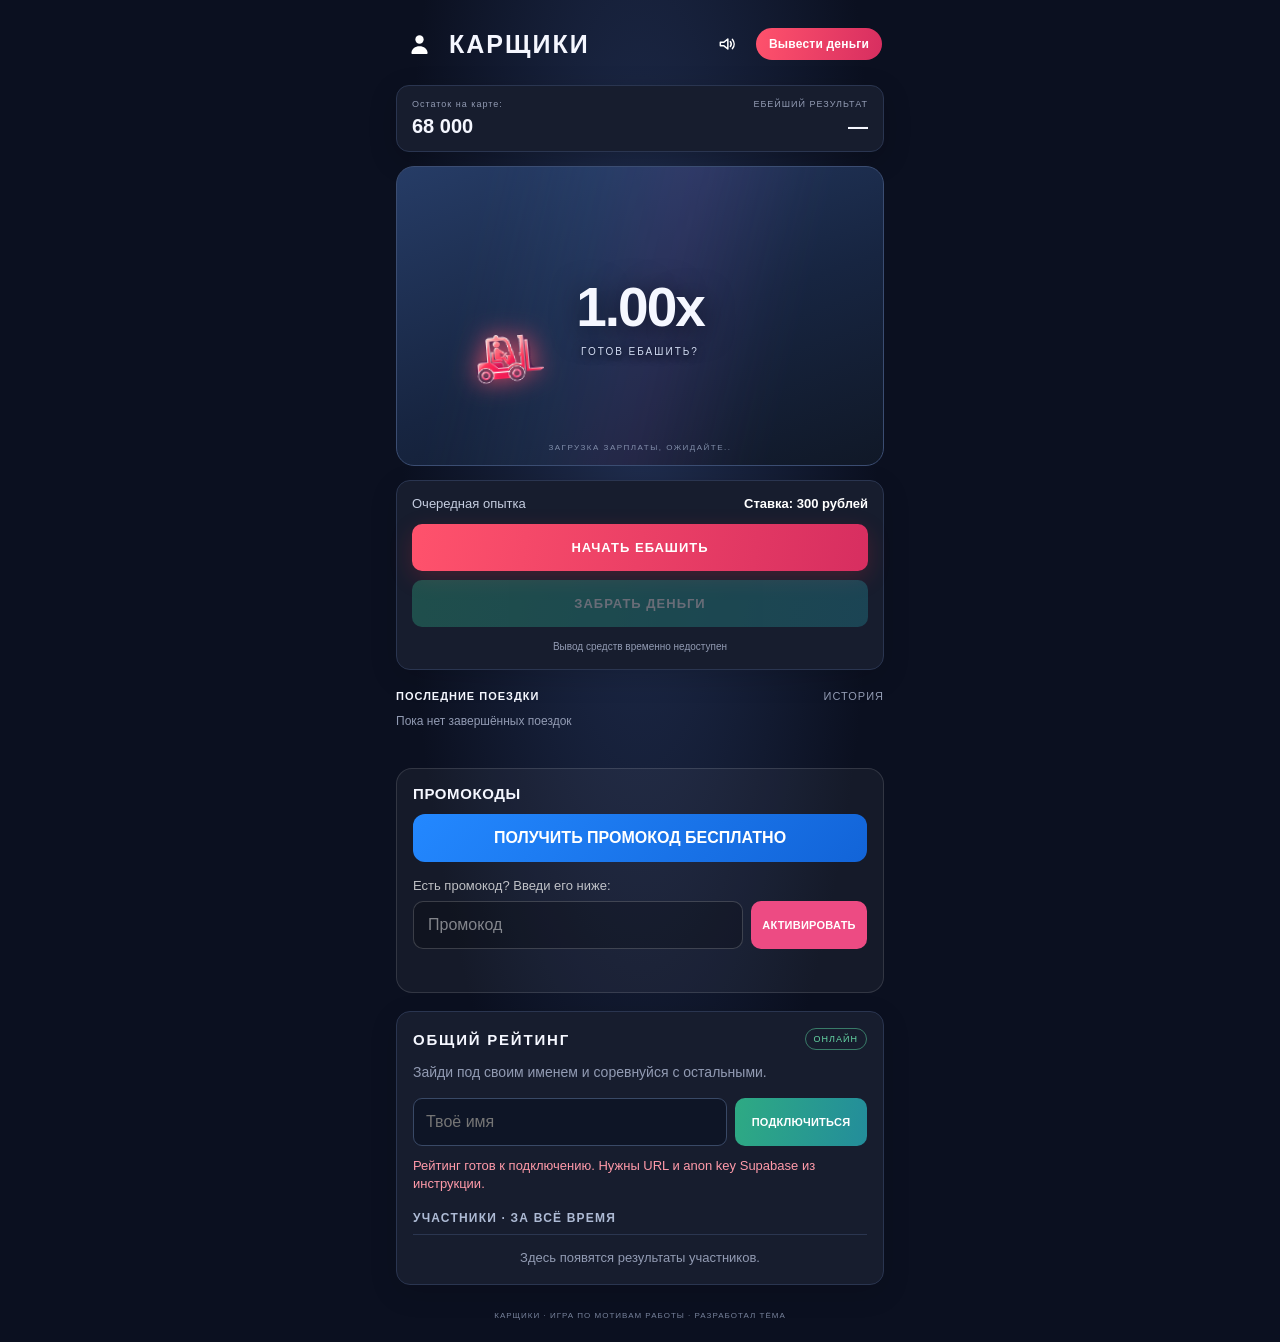
==== static/index.html @ 746b2b65 "Add files via upload" ====
<!doctype html>
<html lang="ru">
<head>
  <meta charset="utf-8">
  <meta name="viewport" content="width=device-width,initial-scale=1,maximum-scale=1,user-scalable=no">
  <meta name="theme-color" content="#101116">
  <title>Карщики</title>
  <link rel="stylesheet" href="style.css?v=20261109-pwa1">
  <link rel="manifest" href="./manifest.webmanifest">
  <link rel="apple-touch-icon" href="./icons/apple-touch-icon.png">
  <meta name="apple-mobile-web-app-capable" content="yes">
  <meta name="apple-mobile-web-app-status-bar-style" content="black-translucent">
  <meta name="apple-mobile-web-app-title" content="Карщики">
  <style>
    .moon { display: none !important; }
    #trail {
      -webkit-mask-image: repeating-linear-gradient(to right, #000 0 8px, transparent 8px 16px);
      mask-image: repeating-linear-gradient(to right, #000 0 8px, transparent 8px 16px);
    }
    .account-panel { margin: 18px 0; padding: 16px; border: 1px solid rgba(255,255,255,.12); border-radius: 16px; background: rgba(255,255,255,.045); }
    .account-panel-title { margin: 0 0 12px; font-size: 15px; font-weight: 800; letter-spacing: .04em; }
    .max-deposit-link { display: flex; align-items: center; justify-content: center; width: 100%; min-height: 48px; box-sizing: border-box; border-radius: 12px; background: linear-gradient(135deg,#2388ff,#1264d8); color: #fff; text-decoration: none; font-weight: 800; }
    .max-withdraw-link { display: inline-flex; align-items: center; justify-content: center; width: auto; min-height: 0; box-sizing: border-box; padding: 7px 10px; margin: 0; border-radius: 12px; text-decoration: none; text-align: center; font-size: 10px; line-height: 1.1; white-space: nowrap; flex-shrink: 0; }
    .brand { display: inline-flex; align-items: center; gap: 8px; }
    .profile-trigger { display: inline-flex; align-items: center; justify-content: center; width: 30px; height: 30px; padding: 0; border: 0; border-radius: 50%; background: transparent; color: #fff; cursor: pointer; flex: 0 0 30px; }
    .profile-trigger svg { display: block; width: 25px; height: 25px; }
    .profile-trigger:focus-visible { outline: 2px solid #fff; outline-offset: 3px; }
    .profile-modal { position: fixed; inset: 0; z-index: 9999; display: none; align-items: center; justify-content: center; padding: 18px; box-sizing: border-box; background: rgba(0,0,0,.76); }
    .profile-modal.is-open { display: flex; }
    .profile-dialog { position: relative; width: min(100%, 420px); max-height: min(90vh, 720px); overflow-y: auto; box-sizing: border-box; padding: 22px 18px 18px; border: 1px solid rgba(255,255,255,.14); border-radius: 18px; background: #171923; color: #fff; box-shadow: 0 18px 60px rgba(0,0,0,.55); }
    .profile-dialog h2 { margin: 0 34px 6px 0; font-size: 19px; font-weight: 900; }
    .profile-description { margin: 0 0 18px; color: rgba(255,255,255,.65); font-size: 12px; line-height: 1.4; }
    .profile-close { position: absolute; top: 12px; right: 12px; width: 32px; height: 32px; border: 0; border-radius: 50%; background: rgba(255,255,255,.1); color: #fff; font-size: 21px; cursor: pointer; }
    .profile-form { display: grid; gap: 11px; }
    .profile-form label { display: grid; gap: 6px; color: rgba(255,255,255,.8); font-size: 12px; font-weight: 700; }
    .profile-avatar-area { display: grid; justify-items: center; gap: 8px; margin: 2px 0 5px; }
    .profile-avatar-preview { display: grid; place-items: center; width: 88px; height: 88px; overflow: hidden; border: 2px solid rgba(255,255,255,.35); border-radius: 50%; background: rgba(255,255,255,.08); color: rgba(255,255,255,.8); }
    .profile-avatar-preview img { display: none; width: 100%; height: 100%; object-fit: cover; }
    .profile-avatar-preview.has-image img { display: block; }
    .profile-avatar-preview.has-image svg { display: none; }
    .profile-avatar-preview svg { width: 38px; height: 38px; }
    .profile-avatar-pick { display: inline-flex; align-items: center; justify-content: center; min-height: 34px; padding: 0 14px; border: 1px solid rgba(255,255,255,.25); border-radius: 999px; background: rgba(255,255,255,.09); color: #fff; font-size: 12px; font-weight: 800; cursor: pointer; }
    .profile-avatar-hint { margin: 0; color: rgba(255,255,255,.5); font-size: 10px; text-align: center; }
    .profile-trigger img { display: none; width: 100%; height: 100%; object-fit: cover; border-radius: 50%; }
    .profile-trigger.has-avatar svg { display: none; }
    .profile-trigger.has-avatar img { display: block; }
    .profile-form input, .profile-form select { width: 100%; min-width: 0; height: 44px; box-sizing: border-box; padding: 0 12px; border: 1px solid rgba(255,255,255,.16); border-radius: 10px; outline: none; background: rgba(0,0,0,.25); color: #fff; font: inherit; font-size: 14px; }
    .profile-form input:focus, .profile-form select:focus { border-color: #ed4b83; }
    .profile-form select option { background: #171923; color: #fff; }
    .profile-save { width: 100%; min-height: 46px; margin-top: 5px; border: 0; border-radius: 12px; background: linear-gradient(135deg,#ed4b83,#c92c69); color: #fff; font-weight: 900; font-size: 13px; cursor: pointer; }
    .profile-saved { min-height: 16px; margin: 0; color: #75e0ad; font-size: 12px; text-align: center; }
    .promo-caption { margin: 16px 0 8px; font-size: 13px; color: rgba(255,255,255,.72); }
    .promo-row { display: flex; flex-wrap: nowrap; gap: 8px; width: 100%; }
    .promo-row input { flex: 1 1 0%; width: 0; min-width: 0; height: 44px; box-sizing: border-box; padding: 0 14px; border: 1px solid rgba(255,255,255,.18); border-radius: 10px; background: rgba(0,0,0,.22); color: #fff; font-size: 16px; font-family: inherit; }
    .promo-row input::placeholder { color: rgba(255,255,255,.48); }
    .promo-row button { flex: 0 0 88px; width: 88px; min-width: 0; box-sizing: border-box; border: 0; border-radius: 10px; padding: 0 5px; background: #ed4b83; color: #fff; font-size: 9px; line-height: 1.2; font-weight: 800; white-space: normal; overflow-wrap: anywhere; word-break: break-word; text-align: center; }
    .promo-message { min-height: 18px; margin: 9px 0 0; font-size: 12px; color: #75e0ad; }
  </style>


  <style>
    .game-header{display:flex!important;align-items:center!important;justify-content:space-between!important;gap:10px!important;width:100%;min-width:0}
    .game-header .brand{display:flex!important;align-items:center!important;gap:9px!important;min-width:0;white-space:nowrap;font-weight:900;letter-spacing:2px;font-size:clamp(17px,5vw,25px)}
    .profile-trigger{width:42px!important;height:42px!important;flex:0 0 42px!important;overflow:hidden!important;border-radius:50%!important;padding:0!important}
    .profile-trigger img{width:100%!important;height:100%!important;object-fit:cover!important}
    .header-actions{display:flex;align-items:center;gap:9px;flex-shrink:0}
    .sound-toggle{display:inline-flex!important;align-items:center;justify-content:center;width:42px!important;height:42px!important;min-width:42px!important;padding:0!important;border:1px solid rgba(255,255,255,.28)!important;border-radius:50%!important;background:rgba(255,255,255,.06)!important;color:#fff!important}
    .sound-toggle svg{width:22px;height:22px;fill:none;stroke:currentColor;stroke-width:1.8;stroke-linecap:round;stroke-linejoin:round}
    .withdraw-button{width:auto!important;min-height:42px;padding:0 13px!important;border-radius:24px!important;background:linear-gradient(100deg,#ff526c,#d72e60)!important;color:#fff!important;font-size:clamp(9px,2.6vw,12px)!important;letter-spacing:.2px!important;white-space:nowrap}
    .withdraw-modal{position:fixed;inset:0;z-index:10000;display:none;align-items:center;justify-content:center;padding:20px;background:rgba(0,0,0,.75)}
    .withdraw-modal.is-open{display:flex}
    .withdraw-dialog{position:relative;width:min(100%,360px);padding:26px 20px 20px;border:1px solid rgba(255,255,255,.15);border-radius:18px;background:#171d2e;color:#f5f7ff;text-align:center;box-shadow:0 18px 60px #0009}
    .withdraw-dialog h2{margin:0 24px 12px;font-size:19px}
    .withdraw-dialog p{margin:0 0 20px;color:#c5cde0;font-size:14px;line-height:1.5}
    .withdraw-close{position:absolute;right:10px;top:8px;width:32px;height:32px;padding:0;background:transparent;color:#fff;font-size:25px}
    .withdraw-ok{background:linear-gradient(100deg,#ff526c,#d72e60);color:#fff}
    @media(max-width:390px){.game-header .brand{letter-spacing:1px}.profile-trigger{width:36px!important;height:36px!important;flex-basis:36px!important}.sound-toggle{width:36px!important;height:36px!important;min-width:36px!important}.withdraw-button{padding:0 9px!important}}
  </style>

  <style>
    .sound-toggle {
      border: 0 !important;
      background: transparent !important;
      border-radius: 0 !important;
      box-shadow: none !important;
      outline: none;
    }
  </style>

  <style>
    /* Общая строка ввода: поле и кнопка остаются на одной линии. */
    .promo-row { display:flex!important; flex-wrap:nowrap!important; align-items:stretch!important; gap:8px!important; }
    .promo-row input { flex:1 1 0!important; width:0!important; min-width:0!important; height:48px!important; font-size:16px!important; }
    .promo-row button { flex:0 0 116px!important; width:116px!important; min-width:116px!important; height:48px!important; padding:0 4px!important; font-size:11px!important; line-height:1!important; letter-spacing:.25px!important; white-space:nowrap!important; overflow-wrap:normal!important; word-break:normal!important; }
    .collective-join-form { display:flex!important; flex-wrap:nowrap!important; align-items:stretch!important; gap:8px!important; width:100%!important; }
    .collective-join-form input { flex:1 1 0!important; width:0!important; min-width:0!important; height:48px!important; box-sizing:border-box!important; padding:0 12px!important; font-size:16px!important; }
    .collective-join-form button { flex:0 0 132px!important; width:132px!important; min-width:132px!important; height:48px!important; box-sizing:border-box!important; padding:0 5px!important; font-size:11px!important; line-height:1!important; letter-spacing:.25px!important; white-space:nowrap!important; }
    @media (max-width:360px) {
      .promo-row button { flex-basis:108px!important; width:108px!important; min-width:108px!important; font-size:10px!important; }
      .collective-join-form button { flex-basis:122px!important; width:122px!important; min-width:122px!important; font-size:10px!important; }
    }
  </style>

</head>
<body>
  <main class="app">
    <header class="game-header"><div class="brand"><button class="profile-trigger" id="profileOpen" type="button" aria-label="Открыть профиль" title="Профиль"><svg viewBox="0 0 24 24" aria-hidden="true" fill="none"><circle cx="12" cy="7.2" r="4" fill="currentColor"/><path d="M4.2 20.2c.35-4.15 3.55-6.6 7.8-6.6s7.45 2.45 7.8 6.6c.04.5-.36.9-.86.9H5.06c-.5 0-.9-.4-.86-.9Z" fill="currentColor"/></svg></button><span>КАРЩИКИ</span></div><div class="header-actions"><button id="soundToggle" class="sound-toggle" type="button" aria-label="Переключить звук" aria-pressed="true"><svg viewBox="0 0 24 24" aria-hidden="true"><path d="M4 10v4h4l5 4V6l-5 4H4Z"/><path d="M16 9a5 5 0 0 1 0 6M18.5 6.5a8.5 8.5 0 0 1 0 11"/></svg></button><button id="withdrawOpen" class="withdraw-button" type="button" aria-haspopup="dialog" aria-controls="withdrawModal" onclick="document.getElementById('withdrawModal').classList.add('is-open');document.getElementById('withdrawModal').setAttribute('aria-hidden','false')">Вывести деньги</button></div></header>    <section class="stats">      <div><small>Остаток на карте:</small><strong id="balance">68 000</strong></div>      <div class="right"><small>ЕБЕЙШИЙ РЕЗУЛЬТАТ</small><strong id="best">—</strong></div>
    </section>
    <section class="stage" id="stage">
      <div class="aurora"></div>
      
      
      <div class="cloud cloud-one"></div><div class="cloud cloud-two"></div>
      <div class="trail" id="trail"></div>
      <div class="plane" id="plane" aria-label="Погрузчик">
        <img alt="Погрузчик" draggable="false" src="[data-uri]" alt="Розовый погрузчик" style="display:block;width:100%;height:100%;object-fit:contain;">
      </div>
      <div class="multiplier" id="multiplier">1.00x</div>
      <div class="status" id="status">ГОТОВ ЕБАШИТЬ?</div>      <div class="stage-label">ЗАГРУЗКА ЗАРПЛАТЫ, ОЖИДАЙТЕ..</div>
    </section>    <section class="controls">      <div class="stake-row"><span>Очередная опытка</span><strong>Ставка: 300 рублей</strong></div>
      <button id="play" class="main-button">НАЧАТЬ ЕБАШИТЬ</button>
      <button id="collect" class="collect-button" disabled>ЗАБРАТЬ ДЕНЬГИ</button>
      <p class="hint" id="hint">Вывод средств временно недоступен</p>
    </section>
    <section class="history">
      <div class="section-title">ПОСЛЕДНИЕ ПОЕЗДКИ<span>ИСТОРИЯ</span></div>
      <div id="historyList" class="history-list"><span class="empty">Пока нет завершённых поездок</span></div>
    </section>
    <section class="account-panel" aria-label="Промокоды и виртуальные очки">
      <h2 class="account-panel-title">ПРОМОКОДЫ</h2>
      <a class="max-deposit-link" href="https://max.ru/u/f9LHodD0cOLneOcaWjEmFgBMwk43kHjgXIXkgV5Iri4Pyzd-kON9N1Y9ptg" target="_blank" rel="noopener noreferrer">ПОЛУЧИТЬ ПРОМОКОД БЕСПЛАТНО</a>
      <p class="promo-caption">Есть промокод? Введи его ниже:</p>
      <div class="promo-row">
        <input id="promoInput" type="text" placeholder="Промокод" autocomplete="off" aria-label="Промокод">
        <button id="promoApply" type="button">АКТИВИРОВАТЬ</button>
      </div>
      <p class="promo-message" id="promoMessage" aria-live="polite"></p>
    </section>
    <section class="collective-panel" id="collectivePanel" aria-label="Общий рейтинг">
      <div class="collective-heading"><h2>ОБЩИЙ РЕЙТИНГ</h2><span>ОНЛАЙН</span></div>
      <p class="collective-caption">Зайди под своим именем и соревнуйся с остальными.</p>
      <form id="collectiveJoinForm" class="collective-join-form">
        <input id="collectiveName" type="text" maxlength="24" placeholder="Твоё имя" autocomplete="nickname" aria-label="Имя для общего рейтинга" required>
        <button id="collectiveJoinButton" type="submit">ПОДКЛЮЧИТЬСЯ</button>
      </form>
      <p id="collectiveStatus" class="collective-status" aria-live="polite">Подключение к общему рейтингу…</p>
      <div class="collective-ranking-head"><b>УЧАСТНИКИ · ЗА ВСЁ ВРЕМЯ</b></div>
      <div id="collectiveRanking" class="collective-ranking"><p class="collective-empty">Здесь появятся результаты участников.</p></div>
    </section>
    <footer>КАРЩИКИ · ИГРА ПО МОТИВАМ РАБОТЫ · РАЗРАБОТАЛ ТЁМА</footer>
  </main>

  <div class="withdraw-modal" id="withdrawModal" aria-hidden="true"><section class="withdraw-dialog" role="dialog" aria-modal="true" aria-labelledby="withdrawTitle"><button class="withdraw-close" id="withdrawClose" type="button" aria-label="Закрыть" onclick="document.getElementById('withdrawModal').classList.remove('is-open');document.getElementById('withdrawModal').setAttribute('aria-hidden','true')">×</button><h2 id="withdrawTitle">ВЫВОД НЕДОСТУПЕН</h2><p>Деньги в игре ненастоящие, вывезти их не получиться! Не на паллете, не на карту. <button class="withdraw-ok" id="withdrawOk" type="button" onclick="document.getElementById('withdrawModal').classList.remove('is-open');document.getElementById('withdrawModal').setAttribute('aria-hidden','true')">ПОНЯТНО</button></section></div>
  <div class="profile-modal" id="profileModal" aria-hidden="true">
    <section class="profile-dialog" role="dialog" aria-modal="true" aria-labelledby="profileTitle">
      <button class="profile-close" id="profileClose" type="button" aria-label="Закрыть">×</button>
      <h2 id="profileTitle">МОЙ ПРОФИЛЬ</h2>
      <p class="profile-description">Настрой свой профиль. Данные сохраняются только в этом браузере.</p>
      <form class="profile-form" id="profileForm">
        <div class="profile-avatar-area">
          <div class="profile-avatar-preview" id="profileAvatarPreview">
            <svg viewBox="0 0 24 24" aria-hidden="true" fill="none"><circle cx="12" cy="7.2" r="4" fill="currentColor"/><path d="M4.2 20.2c.35-4.15 3.55-6.6 7.8-6.6s7.45 2.45 7.8 6.6c.04.5-.36.9-.86.9H5.06c-.5 0-.9-.4-.86-.9Z" fill="currentColor"/></svg>
            <img id="profileAvatarImage" alt="Аватар профиля">
          </div>
          <label class="profile-avatar-pick" for="profileAvatarFile">ЗАГРУЗИТЬ ФОТО</label>
          <input id="profileAvatarFile" type="file" accept="image/*" hidden>
          <p class="profile-avatar-hint">Фото останется только в памяти этого браузера и не отправится на сервер</p>
        </div>
        <label>Имя<input name="name" type="text" autocomplete="name" placeholder="Как к тебе обращаться"></label>
        <label>Логин (необязательно)</span><input name="login" type="text" placeholder="Твой логин" autocomplete="username"></label>
        <button class="profile-save" type="submit">СОХРАНИТЬ ДАННЫЕ</button>
        <p class="profile-saved" id="profileSaved" aria-live="polite"></p>
      </form>
    </section>
  </div>
  <script>
    (() => {
      const modal = document.getElementById('profileModal');
      const form = document.getElementById('profileForm');
      const saved = document.getElementById('profileSaved');
      const avatarFile = document.getElementById('profileAvatarFile');
      const avatarPreview = document.getElementById('profileAvatarPreview');
      const avatarImage = document.getElementById('profileAvatarImage');
      const profileTrigger = document.getElementById('profileOpen');
      const storageKey = 'karschiki_profile_v1';
      let pendingAvatar = '';
      const showAvatar = value => {
        if (value) {
          avatarImage.src = value;
          avatarPreview.classList.add('has-image');
          let triggerImage = document.getElementById('profileTriggerAvatar');
          if (!triggerImage) {
            triggerImage = document.createElement('img');
            triggerImage.id = 'profileTriggerAvatar';
            triggerImage.alt = '';
            profileTrigger.appendChild(triggerImage);
          }
          triggerImage.src = value;
          profileTrigger.classList.add('has-avatar');
        } else {
          avatarImage.removeAttribute('src');
          avatarPreview.classList.remove('has-image');
          profileTrigger.classList.remove('has-avatar');
          document.getElementById('profileTriggerAvatar')?.remove();
        }
      };
      // Загружаем аватар сразу после объявления showAvatar, до открытия профиля.
      try {
        const initialProfile = JSON.parse(localStorage.getItem(storageKey) || '{}');
        pendingAvatar = initialProfile.avatar || '';
        if (pendingAvatar) showAvatar(pendingAvatar);
      } catch (_) {}
      const open = () => { modal.classList.add('is-open'); modal.setAttribute('aria-hidden', 'false'); };
      const close = () => { modal.classList.remove('is-open'); modal.setAttribute('aria-hidden', 'true'); };
      document.getElementById('profileOpen').addEventListener('click', () => {
        try {
          const data = JSON.parse(localStorage.getItem(storageKey) || '{}');
          for (const [key, value] of Object.entries(data)) if (form.elements[key]) form.elements[key].value = value;
          pendingAvatar = data.avatar || '';
          showAvatar(pendingAvatar);
        } catch (_) {}
        saved.textContent = '';
        open();
      });
      avatarFile.addEventListener('change', () => {
        const file = avatarFile.files && avatarFile.files[0];
        if (!file) return;
        if (!file.type.startsWith('image/')) {
          saved.textContent = 'Выбери файл изображения';
          avatarFile.value = '';
          return;
        }
        if (file.size > 10 * 1024 * 1024) {
          saved.textContent = 'Изображение слишком большое. Максимум 10 МБ';
          avatarFile.value = '';
          return;
        }
        const objectUrl = URL.createObjectURL(file);
        const image = new Image();
        image.onload = () => {
          const canvas = document.createElement('canvas');
          const maxSide = 512;
          const scale = Math.min(1, maxSide / Math.max(image.naturalWidth, image.naturalHeight));
          canvas.width = Math.max(1, Math.round(image.naturalWidth * scale));
          canvas.height = Math.max(1, Math.round(image.naturalHeight * scale));
          const context = canvas.getContext('2d');
          context.drawImage(image, 0, 0, canvas.width, canvas.height);
          pendingAvatar = canvas.toDataURL('image/jpeg', 0.8);
          showAvatar(pendingAvatar);
          saved.textContent = 'Аватарка выбрана. Нажми «СОХРАНИТЬ ДАННЫЕ»';
          URL.revokeObjectURL(objectUrl);
        };
        image.onerror = () => {
          saved.textContent = 'Не удалось открыть это изображение';
          URL.revokeObjectURL(objectUrl);
        };
        image.src = objectUrl;
      });
      document.getElementById('profileClose').addEventListener('click', close);
      modal.addEventListener('click', event => { if (event.target === modal) close(); });
      document.addEventListener('keydown', event => { if (event.key === 'Escape' && modal.classList.contains('is-open')) close(); });
      form.addEventListener('submit', event => {
        event.preventDefault();
        const data = Object.fromEntries(new FormData(form).entries());
        data.avatar = pendingAvatar;
        try {
          localStorage.setItem(storageKey, JSON.stringify(data));
          showAvatar(pendingAvatar);
          saved.textContent = 'Данные сохранены в этом браузере';
        } catch (_) {
          saved.textContent = 'Не удалось сохранить данные. Проверь настройки браузера.';
        }
      });
    })();
  </script>
  <script src="game.js?v=20261109-8"></script>
  <script src="collective-config.js?v=1"></script>
  <script src="collective.js?v=1"></script>
  <script>
    if ("serviceWorker" in navigator) {
      window.addEventListener("load", () => {
        navigator.serviceWorker.register("./sw.js").catch(() => {});
      });
    }
  </script>
</body>
</html>
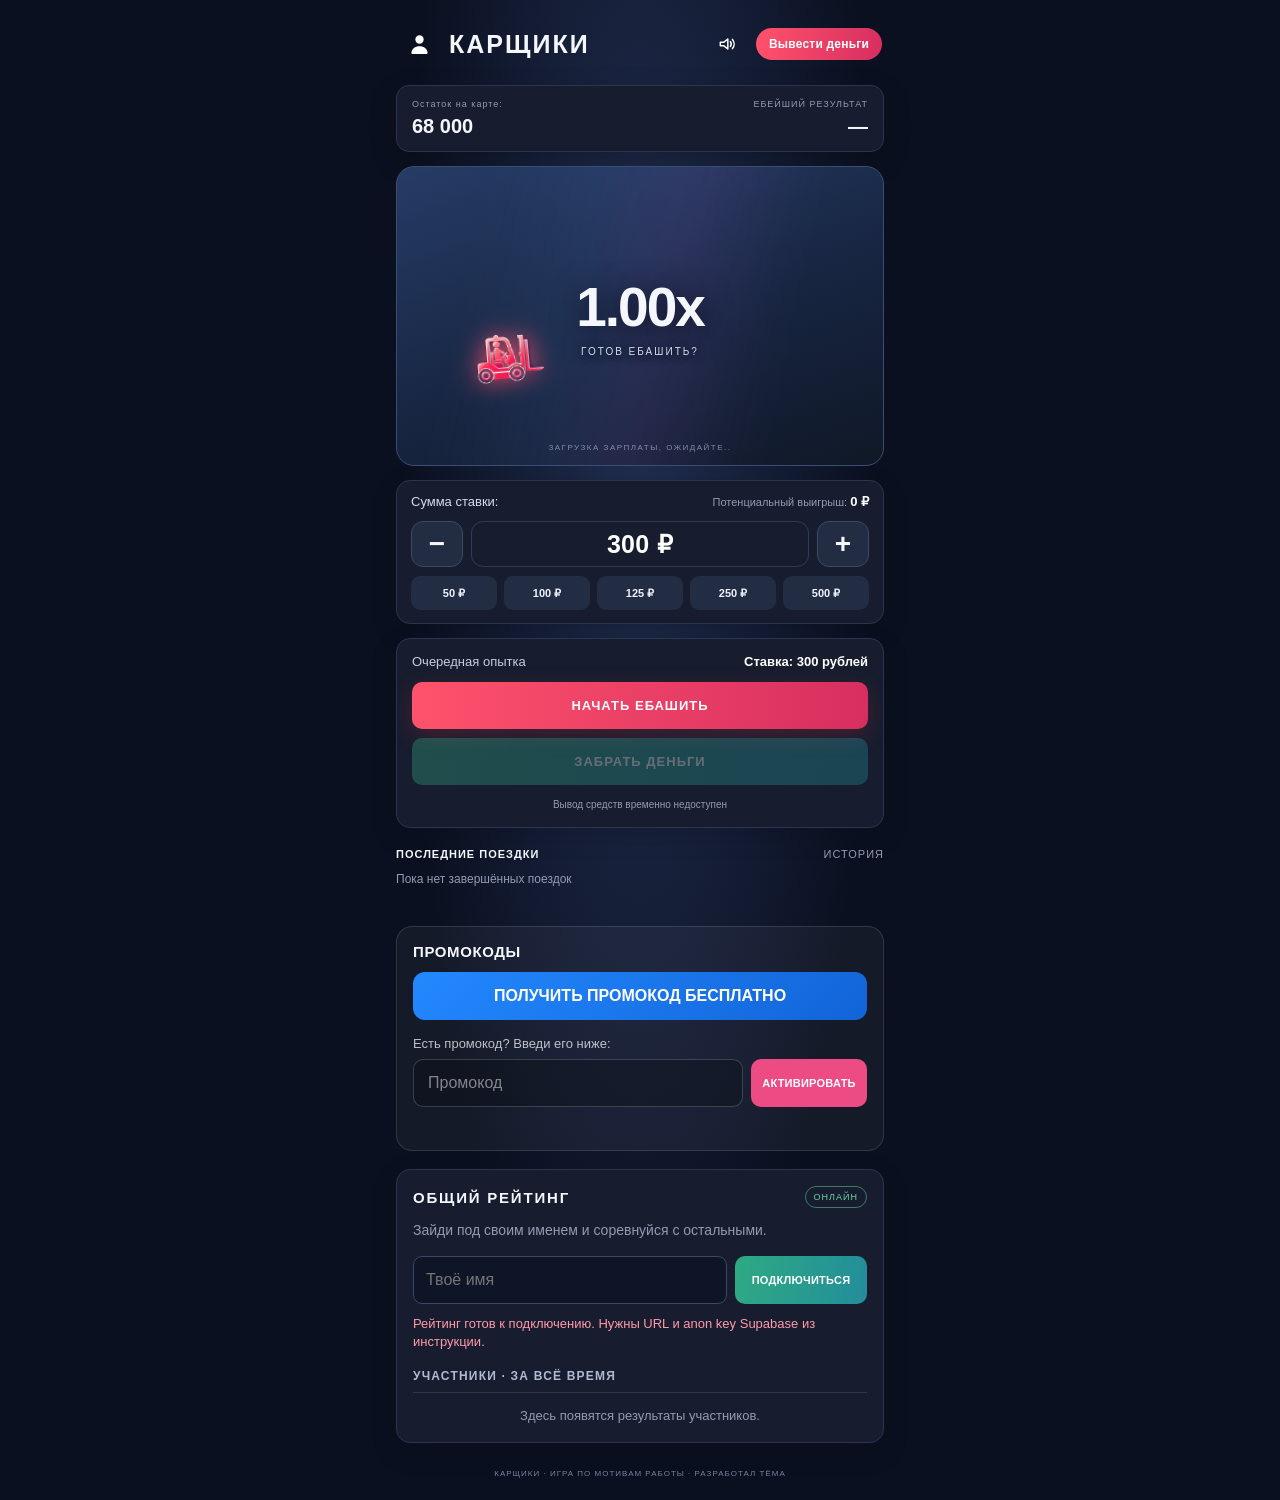
==== commit 5eb0cb9f: "Add files via upload" ====
--- a/static/index.html
+++ b/static/index.html
@@ -117,7 +117,23 @@
       </div>
       <div class="multiplier" id="multiplier">1.00x</div>
       <div class="status" id="status">ГОТОВ ЕБАШИТЬ?</div>      <div class="stage-label">ЗАГРУЗКА ЗАРПЛАТЫ, ОЖИДАЙТЕ..</div>
-    </section>    <section class="controls">      <div class="stake-row"><span>Очередная опытка</span><strong>Ставка: 300 рублей</strong></div>
+    </section>
+    <section class="bet-selector" aria-label="Выбор суммы ставки">
+      <div class="bet-selector-head"><span>Сумма ставки:</span><span class="potential-label">Потенциальный выигрыш: <strong id="potentialWin">0 ₽</strong></span></div>
+      <div class="bet-stepper">
+        <button id="betMinus" class="bet-step" type="button" aria-label="Уменьшить ставку">−</button>
+        <div class="bet-current" id="betAmount" aria-live="polite">300 ₽</div>
+        <button id="betPlus" class="bet-step" type="button" aria-label="Увеличить ставку">+</button>
+      </div>
+      <div class="bet-presets" aria-label="Быстрый выбор суммы">
+        <button type="button" data-bet="50">50 ₽</button>
+        <button type="button" data-bet="100">100 ₽</button>
+        <button type="button" data-bet="125">125 ₽</button>
+        <button type="button" data-bet="250">250 ₽</button>
+        <button type="button" data-bet="500">500 ₽</button>
+      </div>
+    </section>
+    <section class="controls">      <div class="stake-row"><span>Очередная опытка</span><strong id="currentStakeLabel">Ставка: 300 рублей</strong></div>
       <button id="play" class="main-button">НАЧАТЬ ЕБАШИТЬ</button>
       <button id="collect" class="collect-button" disabled>ЗАБРАТЬ ДЕНЬГИ</button>
       <p class="hint" id="hint">Вывод средств временно недоступен</p>
@@ -273,7 +289,7 @@
       });
     })();
   </script>
-  <script src="game.js?v=20261109-8"></script>
+  <script src="game.js?v=20261109-10"></script>
   <script src="collective-config.js?v=1"></script>
   <script src="collective.js?v=1"></script>
   <script>
--- a/static/style.css
+++ b/static/style.css
@@ -106,3 +106,17 @@
   margin-bottom: 20px;
 }
 .collective-heading h2 { font-size: 15px; }
+
+
+/* Bet amount selector */
+.bet-selector{background:var(--panel);border:1px solid #2a3550;border-radius:14px;padding:13px 14px;margin-top:14px;box-shadow:0 8px 28px #0002}
+.bet-selector-head{display:flex;align-items:center;justify-content:space-between;gap:8px;margin-bottom:12px;font-size:13px;color:#d5dced}
+.potential-label{font-size:11px;color:var(--muted);text-align:right}.potential-label strong{color:#fff;font-size:13px}
+.bet-stepper{display:grid;grid-template-columns:52px minmax(0,1fr) 52px;gap:8px;align-items:center}
+.bet-step{height:46px!important;min-height:46px;padding:0!important;border:1px solid #394966!important;border-radius:12px!important;background:#222c42!important;color:#f5f7ff!important;font-size:28px!important;line-height:1!important;letter-spacing:0!important}
+.bet-current{height:46px;display:flex;align-items:center;justify-content:center;border:1px solid #2e3b58;border-radius:12px;background:#171d2e;color:#fff;font-size:25px;font-weight:900;letter-spacing:.3px}
+.bet-presets{display:grid;grid-template-columns:repeat(5,minmax(0,1fr));gap:7px;margin-top:9px}
+.bet-presets button{min-width:0;height:34px;padding:0 3px!important;border-radius:9px!important;background:#222c42;color:#eef2ff;font-size:11px!important;letter-spacing:0!important;border:1px solid transparent}
+.bet-presets button.is-selected{background:linear-gradient(100deg,#ff526c,#d72e60);color:#fff;border-color:#ff6a83}
+.bet-selector button:disabled{opacity:.4}
+@media(max-width:360px){.bet-selector{padding:11px}.bet-selector-head{font-size:12px}.potential-label{font-size:10px}.bet-presets{gap:5px}.bet-presets button{font-size:10px!important}.bet-stepper{grid-template-columns:46px minmax(0,1fr) 46px}}
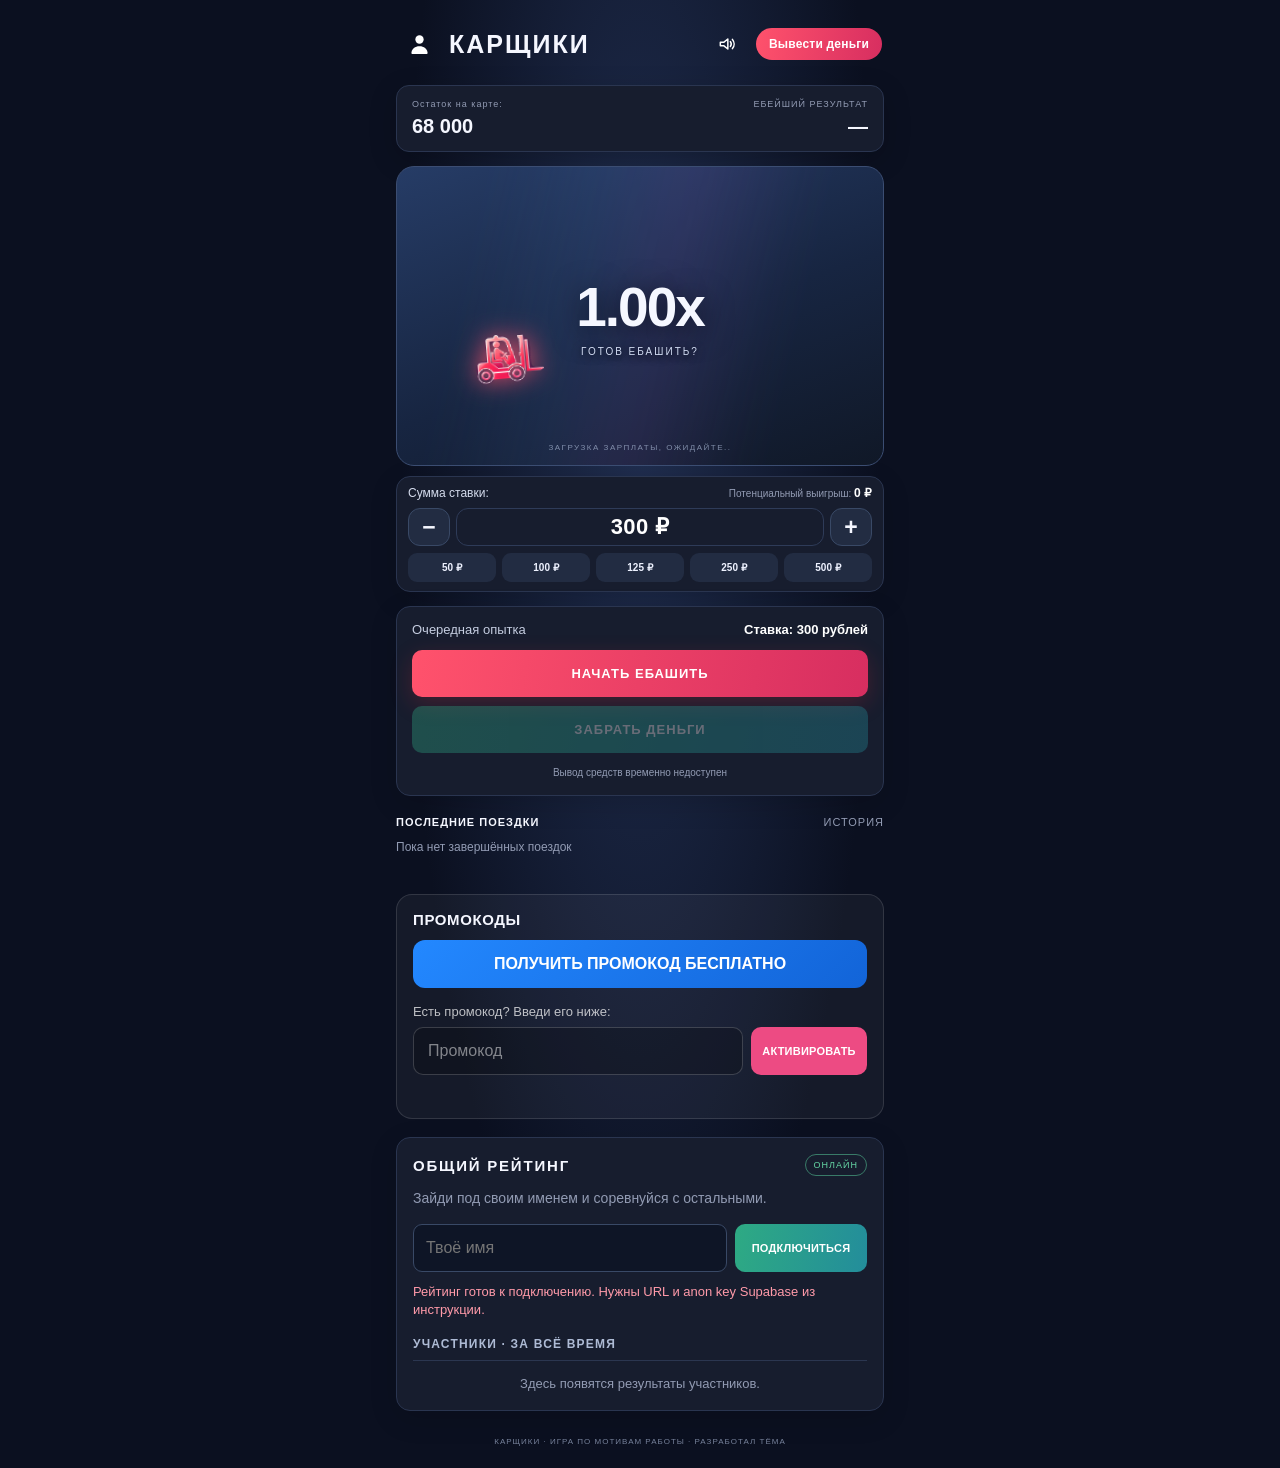
==== commit 9bd782e5: "Add files via upload" ====
--- a/static/index.html
+++ b/static/index.html
@@ -5,7 +5,7 @@
   <meta name="viewport" content="width=device-width,initial-scale=1,maximum-scale=1,user-scalable=no">
   <meta name="theme-color" content="#101116">
   <title>Карщики</title>
-  <link rel="stylesheet" href="style.css?v=20261109-pwa1">
+  <link rel="stylesheet" href="style.css?v=20261109-betfix1">
   <link rel="manifest" href="./manifest.webmanifest">
   <link rel="apple-touch-icon" href="./icons/apple-touch-icon.png">
   <meta name="apple-mobile-web-app-capable" content="yes">
--- a/static/style.css
+++ b/static/style.css
@@ -120,3 +120,80 @@
 .bet-presets button.is-selected{background:linear-gradient(100deg,#ff526c,#d72e60);color:#fff;border-color:#ff6a83}
 .bet-selector button:disabled{opacity:.4}
 @media(max-width:360px){.bet-selector{padding:11px}.bet-selector-head{font-size:12px}.potential-label{font-size:10px}.bet-presets{gap:5px}.bet-presets button{font-size:10px!important}.bet-stepper{grid-template-columns:46px minmax(0,1fr) 46px}}
+
+
+/* v11.1: compact bet selector + stable mobile browser layout */
+.bet-selector {
+  display: block !important;
+  width: 100% !important;
+  min-width: 0 !important;
+  box-sizing: border-box !important;
+  padding: 9px 11px !important;
+  margin: 10px 0 0 !important;
+}
+.bet-selector-head {
+  display: flex !important;
+  align-items: center !important;
+  justify-content: space-between !important;
+  gap: 6px !important;
+  margin: 0 0 7px !important;
+  font-size: 12px !important;
+  line-height: 1.25 !important;
+}
+.potential-label { font-size: 10px !important; white-space: nowrap !important; }
+.potential-label strong { font-size: 12px !important; }
+.bet-stepper {
+  display: grid !important;
+  grid-template-columns: 42px minmax(0, 1fr) 42px !important;
+  gap: 6px !important;
+  align-items: center !important;
+  width: 100% !important;
+}
+.bet-step {
+  width: 42px !important;
+  height: 38px !important;
+  min-height: 38px !important;
+  padding: 0 !important;
+  font-size: 23px !important;
+  line-height: 1 !important;
+}
+.bet-current {
+  width: 100% !important;
+  min-width: 0 !important;
+  height: 38px !important;
+  font-size: 22px !important;
+  line-height: 1 !important;
+}
+.bet-presets {
+  display: grid !important;
+  grid-template-columns: repeat(5, minmax(0, 1fr)) !important;
+  gap: 6px !important;
+  width: 100% !important;
+  margin-top: 7px !important;
+}
+.bet-presets button {
+  display: flex !important;
+  align-items: center !important;
+  justify-content: center !important;
+  width: 100% !important;
+  min-width: 0 !important;
+  height: 29px !important;
+  min-height: 29px !important;
+  padding: 0 2px !important;
+  font-size: 10px !important;
+  line-height: 1 !important;
+  letter-spacing: 0 !important;
+  white-space: nowrap !important;
+  box-sizing: border-box !important;
+}
+@media (max-width: 390px) {
+  .bet-selector { padding: 8px 9px !important; }
+  .bet-selector-head { font-size: 11px !important; }
+  .potential-label { font-size: 9px !important; }
+  .potential-label strong { font-size: 11px !important; }
+  .bet-stepper { grid-template-columns: 38px minmax(0, 1fr) 38px !important; gap: 5px !important; }
+  .bet-step { width: 38px !important; height: 36px !important; min-height: 36px !important; }
+  .bet-current { height: 36px !important; font-size: 20px !important; }
+  .bet-presets { gap: 5px !important; margin-top: 6px !important; }
+  .bet-presets button { height: 27px !important; min-height: 27px !important; font-size: 9px !important; }
+}
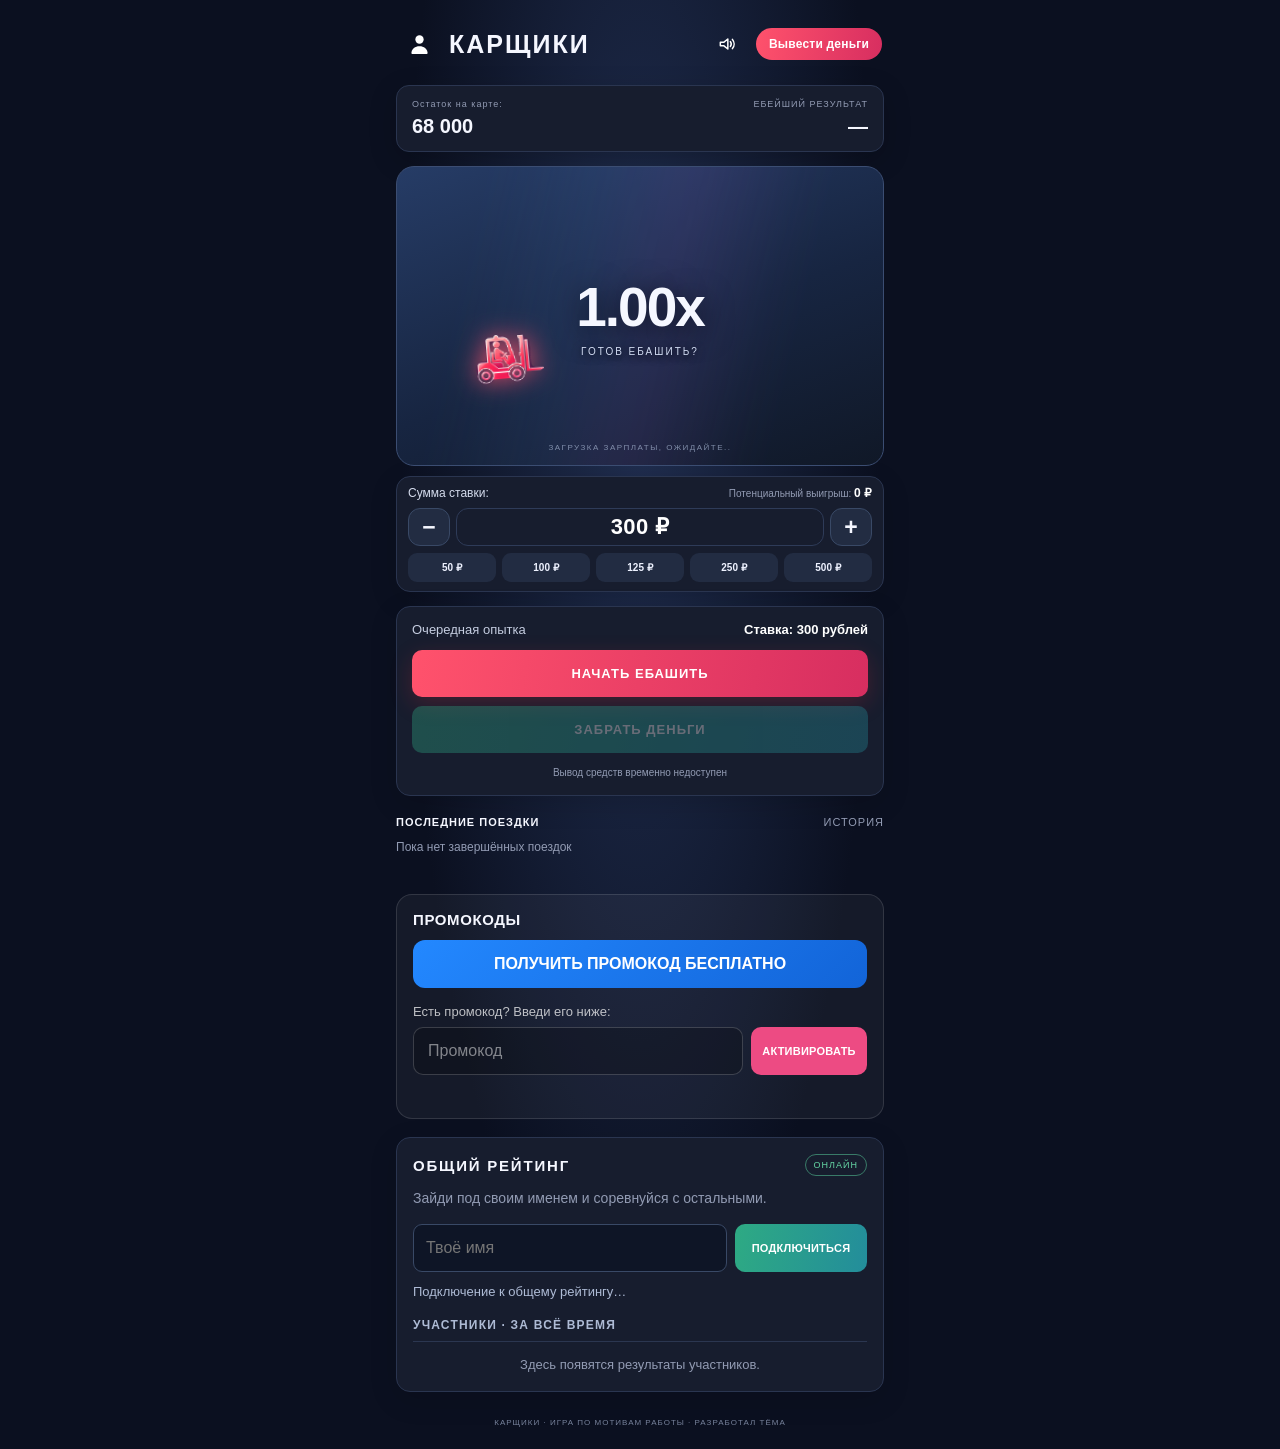
==== commit 6be5967b: "Add files via upload" ====
--- a/static/index.html
+++ b/static/index.html
@@ -289,9 +289,9 @@
       });
     })();
   </script>
-  <script src="game.js?v=20261109-10"></script>
-  <script src="collective-config.js?v=1"></script>
-  <script src="collective.js?v=1"></script>
+  <script src="game.js?v=20261109-11"></script>
+  <script src="collective-config.js?v=2"></script>
+  <script src="collective.js?v=2"></script>
   <script>
     if ("serviceWorker" in navigator) {
       window.addEventListener("load", () => {
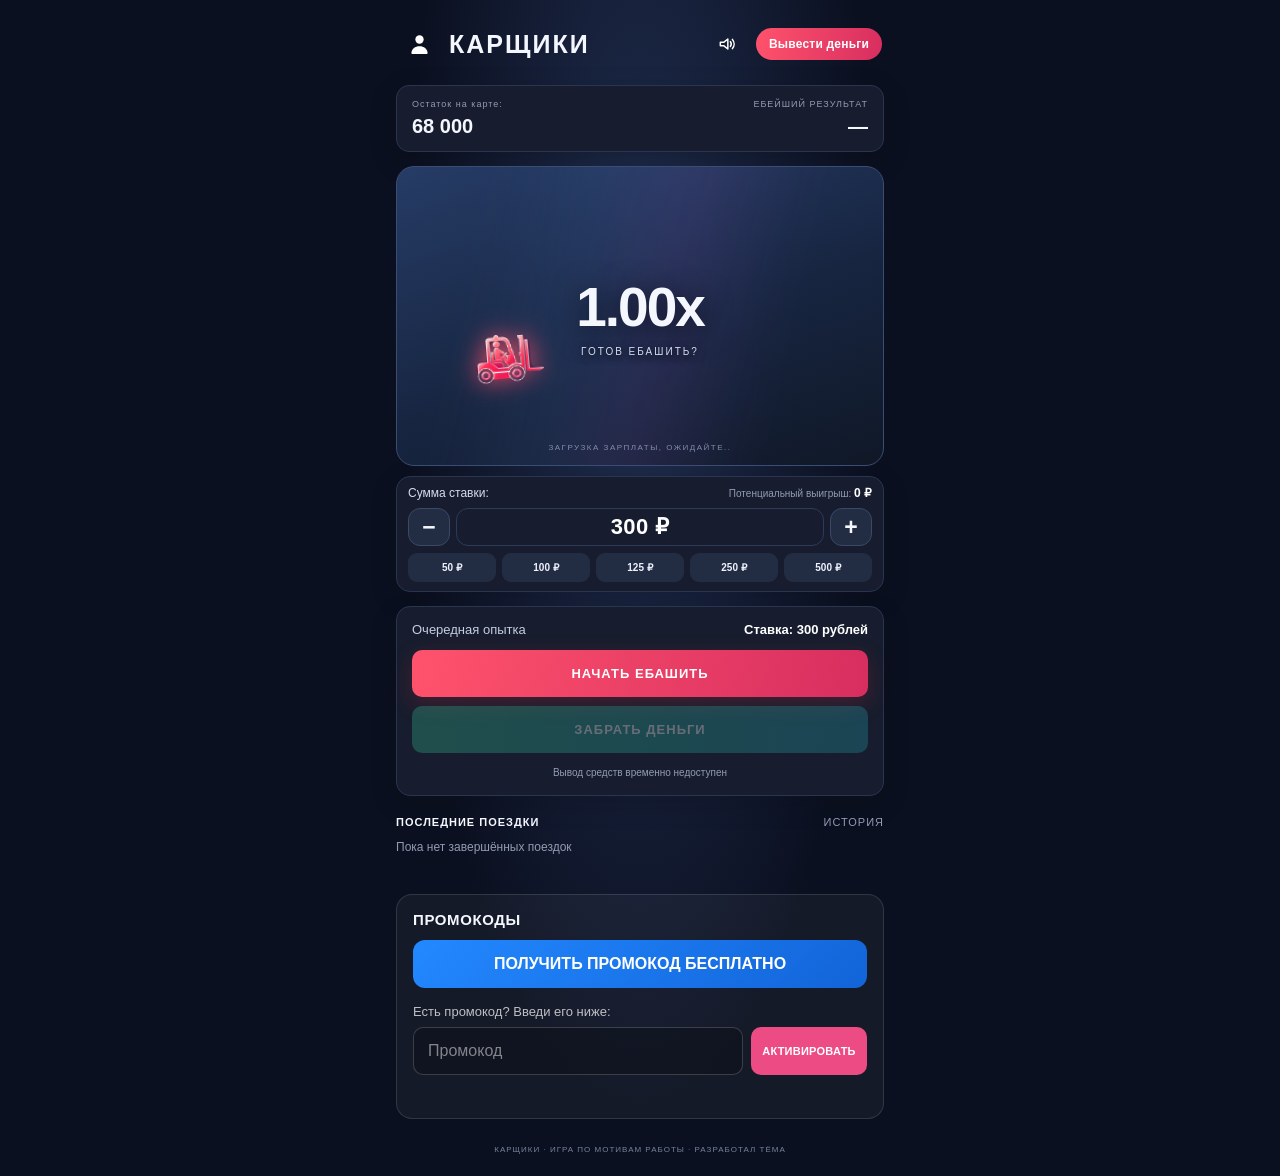
==== commit 43aa7968: "Add files via upload" ====
--- a/static/index.html
+++ b/static/index.html
@@ -92,12 +92,8 @@
     .promo-row { display:flex!important; flex-wrap:nowrap!important; align-items:stretch!important; gap:8px!important; }
     .promo-row input { flex:1 1 0!important; width:0!important; min-width:0!important; height:48px!important; font-size:16px!important; }
     .promo-row button { flex:0 0 116px!important; width:116px!important; min-width:116px!important; height:48px!important; padding:0 4px!important; font-size:11px!important; line-height:1!important; letter-spacing:.25px!important; white-space:nowrap!important; overflow-wrap:normal!important; word-break:normal!important; }
-    .collective-join-form { display:flex!important; flex-wrap:nowrap!important; align-items:stretch!important; gap:8px!important; width:100%!important; }
-    .collective-join-form input { flex:1 1 0!important; width:0!important; min-width:0!important; height:48px!important; box-sizing:border-box!important; padding:0 12px!important; font-size:16px!important; }
-    .collective-join-form button { flex:0 0 132px!important; width:132px!important; min-width:132px!important; height:48px!important; box-sizing:border-box!important; padding:0 5px!important; font-size:11px!important; line-height:1!important; letter-spacing:.25px!important; white-space:nowrap!important; }
     @media (max-width:360px) {
       .promo-row button { flex-basis:108px!important; width:108px!important; min-width:108px!important; font-size:10px!important; }
-      .collective-join-form button { flex-basis:122px!important; width:122px!important; min-width:122px!important; font-size:10px!important; }
     }
   </style>
 
@@ -151,17 +147,6 @@
         <button id="promoApply" type="button">АКТИВИРОВАТЬ</button>
       </div>
       <p class="promo-message" id="promoMessage" aria-live="polite"></p>
-    </section>
-    <section class="collective-panel" id="collectivePanel" aria-label="Общий рейтинг">
-      <div class="collective-heading"><h2>ОБЩИЙ РЕЙТИНГ</h2><span>ОНЛАЙН</span></div>
-      <p class="collective-caption">Зайди под своим именем и соревнуйся с остальными.</p>
-      <form id="collectiveJoinForm" class="collective-join-form">
-        <input id="collectiveName" type="text" maxlength="24" placeholder="Твоё имя" autocomplete="nickname" aria-label="Имя для общего рейтинга" required>
-        <button id="collectiveJoinButton" type="submit">ПОДКЛЮЧИТЬСЯ</button>
-      </form>
-      <p id="collectiveStatus" class="collective-status" aria-live="polite">Подключение к общему рейтингу…</p>
-      <div class="collective-ranking-head"><b>УЧАСТНИКИ · ЗА ВСЁ ВРЕМЯ</b></div>
-      <div id="collectiveRanking" class="collective-ranking"><p class="collective-empty">Здесь появятся результаты участников.</p></div>
     </section>
     <footer>КАРЩИКИ · ИГРА ПО МОТИВАМ РАБОТЫ · РАЗРАБОТАЛ ТЁМА</footer>
   </main>
@@ -289,9 +274,7 @@
       });
     })();
   </script>
-  <script src="game.js?v=20261109-11"></script>
-  <script src="collective-config.js?v=2"></script>
-  <script src="collective.js?v=2"></script>
+  <script src="game.js?v=20261110-1"></script>
   <script>
     if ("serviceWorker" in navigator) {
       window.addEventListener("load", () => {
--- a/static/style.css
+++ b/static/style.css
@@ -71,41 +71,13 @@
 .stars{display:none!important}
 .sound-toggle{border:0!important;border-radius:0!important;background:transparent!important;box-shadow:none!important}
 
-/* Отдельный блок общего рейтинга — не влияет на оформление самой игры. */
-.collective-panel{margin-top:18px;padding:16px;background:var(--panel);border:1px solid #2a3550;border-radius:14px;box-shadow:0 8px 28px #0002}
-.collective-heading,.collective-ranking-head{display:flex;align-items:center;justify-content:space-between;gap:10px}
-.collective-heading h2{margin:0;font-size:20px;letter-spacing:1.8px}
-.collective-heading span{font-size:9px;letter-spacing:1px;color:#65d6a5;border:1px solid #397b68;border-radius:20px;padding:5px 8px}
-.collective-caption{margin:12px 0 16px;color:var(--muted);font-size:14px;line-height:1.45}
-.collective-join-form{display:flex;gap:8px}
-.collective-join-form input{min-width:0;flex:1;background:#0e1526;border:1px solid #394966;border-radius:9px;padding:0 11px;color:#fff;font-size:13px;outline:none}
-.collective-join-form input:focus{border-color:#6b8bc4}
-.collective-join-form button{width:auto;flex:0 0 auto;padding:0 12px;font-size:12px;letter-spacing:.5px;background:linear-gradient(100deg,#2eaa83,#238d9b);color:#fff}
-.collective-status{margin:11px 0 17px;color:#aebbd5;font-size:13px;line-height:1.4}
-.collective-status.is-error{color:#ff9aa9}
-.collective-ranking-head{padding-bottom:9px;border-bottom:1px solid #2b3650}
-.collective-ranking-head b{font-size:12px;letter-spacing:1.2px;color:#aebbd5}
-.collective-ranking-head select{background:#0e1526;color:#dce5f7;border:1px solid #394966;border-radius:7px;padding:6px 8px;font-size:10px}
-.collective-ranking{display:flex;flex-direction:column}
-.collective-player{display:flex;align-items:center;gap:10px;padding:11px 0;border-bottom:1px solid #273149}
-.collective-player:last-child{border-bottom:0}
-.collective-place{display:grid;place-items:center;width:25px;height:25px;flex:0 0 25px;background:#25324d;border-radius:8px;color:#dce5f7;font-size:11px;font-weight:900}
-.collective-player-info{display:flex;flex:1;min-width:0;flex-direction:column;gap:4px}
-.collective-player-info b{font-size:14px;overflow:hidden;text-overflow:ellipsis;white-space:nowrap}
-.collective-player-info small{font-size:11px;color:var(--muted)}
-.collective-player>strong{font-size:14px;white-space:nowrap;color:#65d6a5}
-.collective-empty{margin:15px 0 3px;color:var(--muted);font-size:13px;text-align:center}
-@media(max-width:360px){.collective-panel{padding:12px}.collective-join-form button{padding:0 9px;font-size:11px}}
-
-
-/* Точечные правки по запросу: отступ в окне вывода и размер заголовка рейтинга. */
+/* Точечные правки по запросу: отступ в окне вывода. */
 .withdraw-dialog p {
   display: flex;
   flex-direction: column;
   gap: 12px;
   margin-bottom: 20px;
 }
-.collective-heading h2 { font-size: 15px; }
 
 
 /* Bet amount selector */
